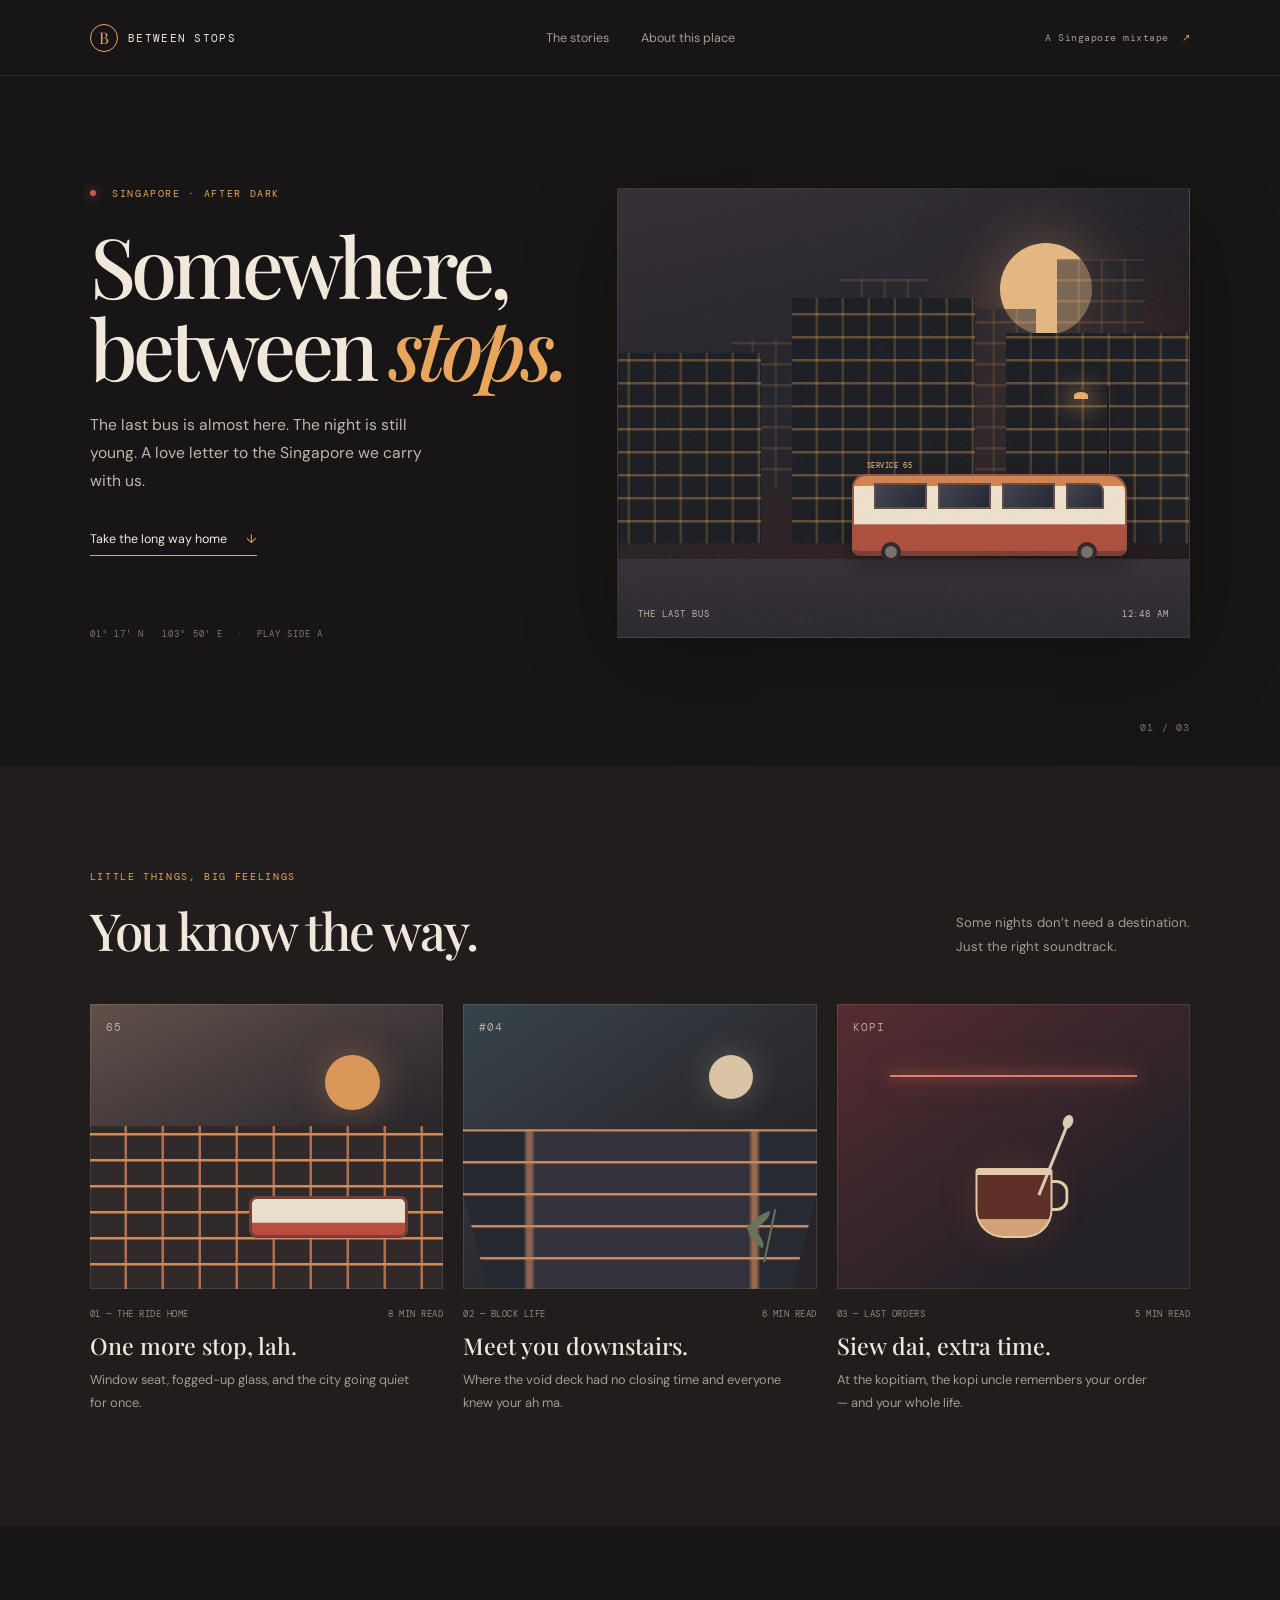
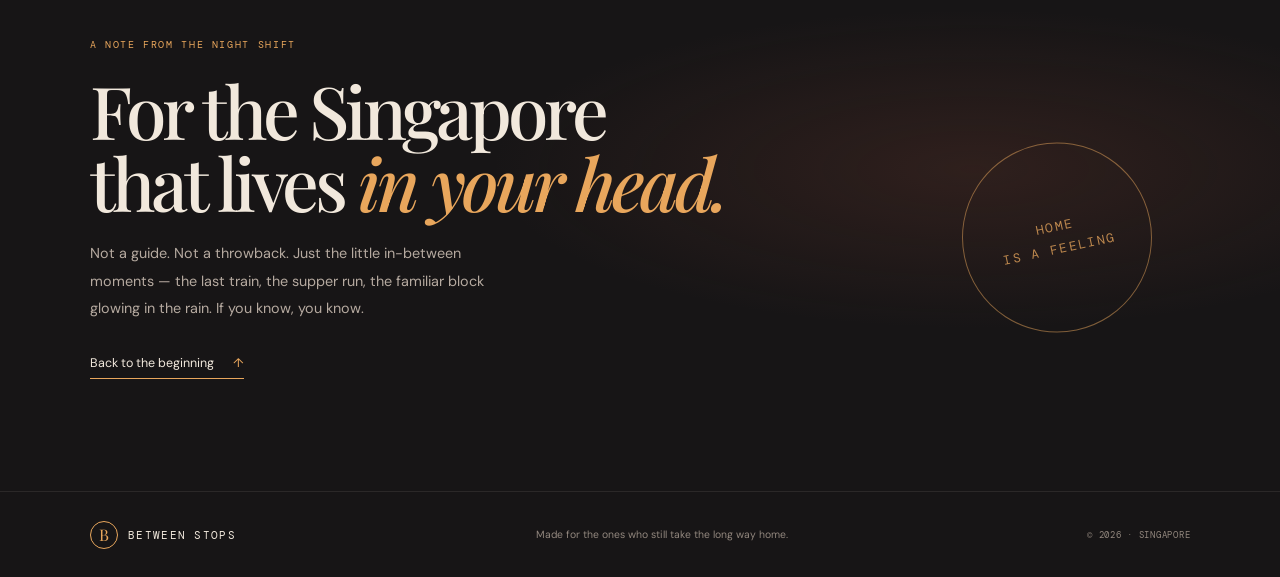
==== index.html @ 379480f9 "Add nostalgic Singapore landing page Co-authored-by: copilot-swe-agent[bot] <198982749+Copilot@users" ====
<!doctype html>
<html lang="en">
  <head>
    <meta charset="utf-8">
    <meta name="viewport" content="width=device-width, initial-scale=1">
    <meta name="theme-color" content="#171516">
    <meta
      name="description"
      content="A little love letter to the Singapore we grew up in — told in late buses, void decks and kopi-o."
    >
    <title>Between Stops — Singapore, after dark</title>
    <link rel="icon" href="favicon.svg" type="image/svg+xml">
    <link rel="stylesheet" href="style.css">
  </head>
  <body>
    <a class="skip-link" href="#main">Skip to content</a>
    <header class="site-header">
      <a class="wordmark" href="#" aria-label="Between Stops home">
        <span class="wordmark__icon" aria-hidden="true">B</span>
        <span>BETWEEN STOPS</span>
      </a>
      <nav class="site-nav" aria-label="Main navigation">
        <a href="#stories">The stories</a>
        <a href="#about">About this place</a>
      </nav>
      <a class="header-note" href="#stories">A Singapore mixtape <span aria-hidden="true">↗</span></a>
    </header>

    <main id="main">
      <section class="hero" aria-labelledby="hero-title">
        <div class="hero__copy">
          <p class="eyebrow"><span class="eyebrow__dot"></span> SINGAPORE · AFTER DARK</p>
          <h1 id="hero-title">Somewhere,<br>between <em>stops.</em></h1>
          <p class="hero__intro">
            The last bus is almost here. The night is still young.
            A love letter to the Singapore we carry with us.
          </p>
          <a class="text-link" href="#stories">Take the long way home <span aria-hidden="true">↓</span></a>
          <p class="hero__caption">01° 17′ N &nbsp; 103° 50′ E <span>·</span> PLAY SIDE A</p>
        </div>

        <div class="night-scene" role="img" aria-label="A quiet Singapore street at night, with an old bus passing HDB blocks beneath a hazy moon">
          <div class="night-scene__grain"></div>
          <div class="moon"></div>
          <div class="skyline skyline--far">
            <span></span><span></span><span></span><span></span>
          </div>
          <div class="skyline skyline--near">
            <span></span><span></span><span></span>
          </div>
          <div class="streetlight"><i></i></div>
          <div class="road"></div>
          <div class="bus">
            <div class="bus__destination">SERVICE 65</div>
            <div class="bus__windows"><i></i><i></i><i></i><i></i></div>
            <div class="bus__wheels"><i></i><i></i></div>
          </div>
          <p class="scene-label"><span>THE LAST BUS</span><span>12:48 AM</span></p>
        </div>

        <div class="hero__index" aria-hidden="true">01 / 03</div>
      </section>

      <section class="stories" id="stories" aria-labelledby="stories-title">
        <div class="section-heading">
          <div>
            <p class="eyebrow">LITTLE THINGS, BIG FEELINGS</p>
            <h2 id="stories-title">You know the way.</h2>
          </div>
          <p>Some nights don’t need a destination.<br>Just the right soundtrack.</p>
        </div>
        <div class="story-grid">
          <article class="story-card story-card--bus">
            <div class="story-card__art" aria-hidden="true">
              <span class="art-sun"></span><span class="art-hdb"></span><span class="art-bus"></span>
              <span class="art-number">65</span>
            </div>
            <div class="story-card__meta"><span>01 — THE RIDE HOME</span><span>8 MIN READ</span></div>
            <h3>One more stop, lah.</h3>
            <p>Window seat, fogged-up glass, and the city going quiet for once.</p>
          </article>
          <article class="story-card story-card--void">
            <div class="story-card__art" aria-hidden="true">
              <span class="art-moon"></span><span class="art-corridor"></span><span class="art-plant"></span>
              <span class="art-number">#04</span>
            </div>
            <div class="story-card__meta"><span>02 — BLOCK LIFE</span><span>6 MIN READ</span></div>
            <h3>Meet you downstairs.</h3>
            <p>Where the void deck had no closing time and everyone knew your ah ma.</p>
          </article>
          <article class="story-card story-card--kopi">
            <div class="story-card__art" aria-hidden="true">
              <span class="art-neon"></span><span class="art-cup"></span><span class="art-spoon"></span>
              <span class="art-number">KOPI</span>
            </div>
            <div class="story-card__meta"><span>03 — LAST ORDERS</span><span>5 MIN READ</span></div>
            <h3>Siew dai, extra time.</h3>
            <p>At the kopitiam, the kopi uncle remembers your order — and your whole life.</p>
          </article>
        </div>
      </section>

      <section class="about" id="about" aria-labelledby="about-title">
        <p class="eyebrow">A NOTE FROM THE NIGHT SHIFT</p>
        <h2 id="about-title">For the Singapore<br>that lives <em>in your head.</em></h2>
        <p class="about__copy">
          Not a guide. Not a throwback. Just the little in-between moments —
          the last train, the supper run, the familiar block glowing in the rain.
          If you know, you know.
        </p>
        <a class="text-link" href="#main">Back to the beginning <span aria-hidden="true">↑</span></a>
        <span class="about__stamp" aria-hidden="true">HOME<br>IS A FEELING</span>
      </section>
    </main>

    <footer class="site-footer">
      <a class="wordmark" href="#" aria-label="Between Stops home">
        <span class="wordmark__icon" aria-hidden="true">B</span>
        <span>BETWEEN STOPS</span>
      </a>
      <p>Made for the ones who still take the long way home.</p>
      <span>© 2026 · SINGAPORE</span>
    </footer>
  </body>
</html>
---- style.css ----
@import url("https://fonts.googleapis.com/css2?family=DM+Mono:wght@400;500&family=DM+Sans:wght@400;500;600;700&family=Playfair+Display:ital,wght@0,500;0,600;1,500;1,600&display=swap");

:root {
  color-scheme: dark;
  --ink: #f1e8dc;
  --muted: #a69b91;
  --paper: #171516;
  --panel: #201d1c;
  --line: #38312d;
  --amber: #e8a65c;
  --red: #c85c4a;
  --mono: "DM Mono", "Courier New", monospace;
  --sans: "DM Sans", Arial, sans-serif;
  --serif: "Playfair Display", Georgia, serif;
}

* {
  box-sizing: border-box;
}

html {
  scroll-behavior: smooth;
}

body {
  margin: 0;
  background: var(--paper);
  color: var(--ink);
  font-family: var(--sans);
  -webkit-font-smoothing: antialiased;
}

a {
  color: inherit;
}

.skip-link {
  position: absolute;
  top: -4rem;
  left: 1rem;
  z-index: 20;
  padding: 0.75rem 1rem;
  background: var(--ink);
  color: var(--paper);
}

.skip-link:focus {
  top: 1rem;
}

.site-header,
.site-footer {
  display: flex;
  align-items: center;
  justify-content: space-between;
  padding: 1.25rem 7vw;
}

.site-header {
  min-height: 76px;
  border-bottom: 1px solid rgb(241 232 220 / 9%);
}

.wordmark {
  display: inline-flex;
  align-items: center;
  gap: 0.65rem;
  font-family: var(--mono);
  font-size: 0.68rem;
  letter-spacing: 0.12em;
  text-decoration: none;
}

.wordmark__icon {
  display: grid;
  width: 1.75rem;
  height: 1.75rem;
  place-items: center;
  border: 1px solid var(--amber);
  border-radius: 50%;
  color: var(--amber);
  font-family: var(--serif);
  font-size: 1rem;
  letter-spacing: 0;
}

.site-nav {
  display: flex;
  gap: 2rem;
}

.site-nav a,
.header-note {
  color: var(--muted);
  font-size: 0.78rem;
  text-decoration: none;
  transition: color 180ms ease;
}

.site-nav a:hover,
.header-note:hover {
  color: var(--amber);
}

.header-note {
  font-family: var(--mono);
  font-size: 0.65rem;
  letter-spacing: 0.05em;
}

.header-note span {
  margin-left: 0.4rem;
  color: var(--amber);
}

.hero {
  position: relative;
  display: grid;
  min-height: min(690px, calc(100svh - 76px));
  grid-template-columns: 0.92fr 1.08fr;
  align-items: center;
  gap: 3vw;
  overflow: hidden;
  padding: 5rem 7vw 6rem;
}

.hero__copy {
  position: relative;
  z-index: 2;
  max-width: 520px;
}

.eyebrow {
  margin: 0 0 1.5rem;
  color: var(--amber);
  font-family: var(--mono);
  font-size: 0.64rem;
  letter-spacing: 0.16em;
}

.eyebrow__dot {
  display: inline-block;
  width: 6px;
  height: 6px;
  margin: 0 0.55rem 1px 0;
  border-radius: 50%;
  background: var(--red);
  box-shadow: 0 0 12px var(--red);
}

h1,
h2,
h3,
p {
  margin-top: 0;
}

h1,
.about h2 {
  margin-bottom: 1.4rem;
  font-family: var(--serif);
  font-size: clamp(3.4rem, 6.5vw, 6.6rem);
  font-weight: 500;
  letter-spacing: -0.055em;
  line-height: 0.99;
}

h1 em,
.about h2 em {
  color: var(--amber);
  font-weight: 500;
}

.hero__intro {
  max-width: 350px;
  margin-bottom: 2rem;
  color: #c2b6aa;
  font-size: 0.98rem;
  line-height: 1.8;
}

.text-link {
  display: inline-flex;
  align-items: center;
  gap: 1.2rem;
  padding-bottom: 0.45rem;
  border-bottom: 1px solid var(--amber);
  color: var(--ink);
  font-size: 0.78rem;
  text-decoration: none;
}

.text-link span {
  color: var(--amber);
  transition: transform 180ms ease;
}

.text-link:hover span {
  transform: translateY(3px);
}

.hero__caption {
  margin: 4.5rem 0 0;
  color: #82776e;
  font-family: var(--mono);
  font-size: 0.58rem;
  letter-spacing: 0.11em;
}

.hero__caption span {
  padding: 0 0.5rem;
  color: var(--red);
}

.night-scene {
  position: relative;
  min-height: 450px;
  overflow: hidden;
  border: 1px solid rgb(241 232 220 / 10%);
  background:
    radial-gradient(ellipse at 68% 46%, rgb(175 91 61 / 20%), transparent 42%),
    linear-gradient(155deg, #39313a 0%, #27252d 38%, #31201f 75%, #16191d 100%);
  box-shadow: 0 25px 90px rgb(0 0 0 / 24%);
}

.night-scene::before {
  position: absolute;
  inset: 0;
  background: linear-gradient(90deg, rgb(13 14 18 / 10%), transparent 48%, rgb(14 12 13 / 16%));
  content: "";
}

.night-scene__grain {
  position: absolute;
  z-index: 5;
  inset: 0;
  background-image: url("data:image/svg+xml,%3Csvg viewBox='0 0 180 180' xmlns='http://www.w3.org/2000/svg'%3E%3Cfilter id='n'%3E%3CfeTurbulence type='fractalNoise' baseFrequency='.9' numOctaves='3' stitchTiles='stitch'/%3E%3C/filter%3E%3Crect width='100%25' height='100%25' filter='url(%23n)' opacity='.16'/%3E%3C/svg%3E");
  opacity: 0.2;
  pointer-events: none;
}

.moon {
  position: absolute;
  top: 12%;
  right: 17%;
  width: clamp(52px, 8vw, 92px);
  aspect-ratio: 1;
  border-radius: 50%;
  background: #e4b782;
  box-shadow: 0 0 55px rgb(231 173 116 / 32%), 0 0 130px rgb(231 173 116 / 16%);
}

.skyline {
  position: absolute;
  right: 0;
  bottom: 24%;
  left: 0;
  display: flex;
  align-items: flex-end;
  justify-content: space-around;
}

.skyline span {
  position: relative;
  display: block;
  width: 20%;
  background-color: #24252b;
  background-image: repeating-linear-gradient(0deg, transparent 0 18px, rgb(236 166 94 / 27%) 19px 21px),
    repeating-linear-gradient(90deg, transparent 0 20px, rgb(236 166 94 / 20%) 21px 23px);
}

.skyline--far {
  right: 6%;
  bottom: 33%;
  left: 18%;
  opacity: 0.55;
}

.skyline--far span:nth-child(1) { height: 150px; }
.skyline--far span:nth-child(2) { height: 210px; }
.skyline--far span:nth-child(3) { height: 180px; }
.skyline--far span:nth-child(4) { height: 230px; }

.skyline--near {
  bottom: 21%;
  left: -7%;
  z-index: 1;
  justify-content: flex-start;
  gap: 5%;
}

.skyline--near span {
  width: 31%;
  background-color: #1c1e23;
  background-image: repeating-linear-gradient(0deg, transparent 0 20px, rgb(236 166 94 / 34%) 21px 23px),
    repeating-linear-gradient(90deg, transparent 0 23px, rgb(236 166 94 / 22%) 24px 26px);
}

.skyline--near span:nth-child(1) { height: 190px; }
.skyline--near span:nth-child(2) { height: 245px; }
.skyline--near span:nth-child(3) { height: 210px; }

.streetlight {
  position: absolute;
  z-index: 2;
  right: 14%;
  bottom: 19%;
  width: 2px;
  height: 37%;
  background: #17191c;
}

.streetlight::before {
  position: absolute;
  top: 4px;
  left: -30px;
  width: 32px;
  height: 2px;
  background: #17191c;
  content: "";
}

.streetlight i {
  position: absolute;
  top: 6px;
  left: -33px;
  width: 14px;
  height: 7px;
  border-radius: 50% 50% 0 0;
  background: #e7aa65;
  box-shadow: 0 2px 24px 7px rgb(231 170 101 / 45%);
}

.road {
  position: absolute;
  right: -15%;
  bottom: -34%;
  left: -15%;
  height: 55%;
  transform: perspective(160px) rotateX(10deg);
  background: linear-gradient(180deg, #373039, #181a20);
}

.bus {
  position: absolute;
  z-index: 3;
  right: 11%;
  bottom: 18%;
  width: min(52%, 275px);
  height: 82px;
  border: 2px solid #9a543b;
  border-bottom: 5px solid #773f32;
  border-radius: 14px 18px 8px 8px;
  background: linear-gradient(180deg, #d18250 0 13%, #ece0cb 14% 64%, #ac4f3d 65%);
  box-shadow: 0 10px 24px rgb(0 0 0 / 28%);
}

.bus__destination {
  position: absolute;
  top: -15px;
  left: 13px;
  color: #f6c981;
  font-family: var(--mono);
  font-size: 7px;
  letter-spacing: 0.08em;
}

.bus__windows {
  display: flex;
  height: 43%;
  justify-content: space-evenly;
  padding: 7px 9px 0;
}

.bus__windows i {
  width: 21%;
  border: 2px solid #624b48;
  background: linear-gradient(130deg, #424253, #222630);
}

.bus__windows i:last-child {
  width: 15%;
  border-radius: 0 8px 0 0;
}

.bus__wheels {
  position: absolute;
  right: 10%;
  bottom: -11px;
  left: 10%;
  display: flex;
  justify-content: space-between;
}

.bus__wheels i {
  width: 20px;
  height: 20px;
  border: 4px solid #2c292b;
  border-radius: 50%;
  background: #77706a;
}

.scene-label {
  position: absolute;
  z-index: 6;
  right: 1.25rem;
  bottom: 0.5rem;
  left: 1.25rem;
  display: flex;
  justify-content: space-between;
  color: #c7b5a4;
  font-family: var(--mono);
  font-size: 0.56rem;
  letter-spacing: 0.11em;
}

.hero__index {
  position: absolute;
  right: 7vw;
  bottom: 2rem;
  color: #82776e;
  font-family: var(--mono);
  font-size: 0.62rem;
  letter-spacing: 0.12em;
}

.stories {
  padding: 6.5rem 7vw 7rem;
  background: #201d1c;
}

.section-heading {
  display: flex;
  align-items: flex-end;
  justify-content: space-between;
  margin-bottom: 2.5rem;
}

.section-heading .eyebrow {
  margin-bottom: 0.8rem;
}

.section-heading h2 {
  margin-bottom: 0;
  font-family: var(--serif);
  font-size: clamp(2.4rem, 4vw, 4rem);
  font-weight: 500;
  letter-spacing: -0.04em;
}

.section-heading > p {
  margin-bottom: 0.35rem;
  color: var(--muted);
  font-size: 0.82rem;
  line-height: 1.8;
}

.story-grid {
  display: grid;
  grid-template-columns: repeat(3, 1fr);
  gap: 1.25rem;
}

.story-card {
  min-width: 0;
}

.story-card__art {
  position: relative;
  height: clamp(180px, 23vw, 285px);
  overflow: hidden;
  margin-bottom: 1.2rem;
}

.story-card--bus .story-card__art {
  background: linear-gradient(155deg, #60504a, #25232a 68%);
}

.story-card--void .story-card__art {
  background: linear-gradient(145deg, #37434a, #282328 72%);
}

.story-card--kopi .story-card__art {
  background: linear-gradient(145deg, #562c30, #242127 74%);
}

.story-card__art::after {
  position: absolute;
  inset: 0;
  border: 1px solid rgb(241 232 220 / 11%);
  content: "";
}

.art-sun,
.art-moon {
  position: absolute;
  top: 18%;
  right: 18%;
  width: 55px;
  aspect-ratio: 1;
  border-radius: 50%;
  background: #d9975a;
  box-shadow: 0 0 35px rgb(217 151 90 / 36%);
}

.art-hdb {
  position: absolute;
  right: 0;
  bottom: 0;
  left: 0;
  height: 57%;
  background: repeating-linear-gradient(0deg, transparent 0 23px, #d18a58 24px 26px),
    repeating-linear-gradient(90deg, #302a2b 0 34px, #b16d4c 35px 37px);
}

.art-bus {
  position: absolute;
  z-index: 1;
  right: 10%;
  bottom: 18%;
  width: 45%;
  height: 42px;
  border: 3px solid #763f35;
  border-radius: 8px;
  background: linear-gradient(#e9dec9 0 65%, #b74f3e 66%);
}

.art-number {
  position: absolute;
  z-index: 2;
  top: 1rem;
  left: 1rem;
  color: rgb(245 231 211 / 65%);
  font-family: var(--mono);
  font-size: 0.67rem;
  letter-spacing: 0.1em;
}

.art-moon {
  width: 44px;
  background: #d9c5a6;
  box-shadow: 0 0 30px rgb(217 197 166 / 28%);
}

.art-corridor {
  position: absolute;
  right: -5%;
  bottom: 0;
  left: -5%;
  height: 56%;
  background: repeating-linear-gradient(0deg, transparent 0 29px, #c28962 30px 32px),
    linear-gradient(90deg, #262a30 0 20%, #8a6253 21% 22%, #34323a 23% 78%, #95694f 79% 80%, #272a31 81%);
  clip-path: polygon(0 0, 100% 0, 89% 100%, 11% 100%);
}

.art-plant {
  position: absolute;
  right: 13%;
  bottom: 10%;
  width: 28px;
  height: 54px;
  border-right: 2px solid #667260;
  transform: rotate(12deg);
}

.art-plant::before,
.art-plant::after {
  position: absolute;
  top: 9px;
  right: -1px;
  width: 26px;
  height: 11px;
  border-radius: 100% 0;
  background: #68735d;
  content: "";
  transform: rotate(-35deg);
}

.art-plant::after {
  top: 25px;
  right: 0;
  transform: rotate(25deg) scaleX(-1);
}

.art-neon {
  position: absolute;
  top: 25%;
  left: 15%;
  width: 70%;
  height: 2px;
  background: #e67b67;
  box-shadow: 0 0 14px #eb725d, 0 0 30px rgb(235 114 93 / 65%);
}

.art-cup {
  position: absolute;
  bottom: 18%;
  left: 50%;
  width: 77px;
  height: 70px;
  border: 2px solid #e3c9a7;
  border-top: 7px solid #e3c9a7;
  border-radius: 4px 4px 28px 28px;
  background: linear-gradient(#5e3028 0 72%, #d2a276 73%);
  box-shadow: 0 0 36px rgb(202 111 79 / 18%);
  transform: translateX(-50%);
}

.art-cup::after {
  position: absolute;
  top: 5px;
  right: -18px;
  width: 15px;
  height: 25px;
  border: 3px solid #e3c9a7;
  border-left: 0;
  border-radius: 0 12px 12px 0;
  content: "";
}

.art-spoon {
  position: absolute;
  bottom: 32%;
  left: 61%;
  width: 3px;
  height: 78px;
  background: #d8cbb7;
  transform: rotate(22deg);
}

.art-spoon::before {
  position: absolute;
  top: -8px;
  left: -4px;
  width: 10px;
  height: 14px;
  border-radius: 50%;
  background: #d8cbb7;
  content: "";
}

.story-card__meta {
  display: flex;
  justify-content: space-between;
  gap: 0.5rem;
  margin-bottom: 0.65rem;
  color: #92877e;
  font-family: var(--mono);
  font-size: 0.54rem;
  letter-spacing: 0.06em;
}

.story-card h3 {
  margin-bottom: 0.5rem;
  font-family: var(--serif);
  font-size: 1.45rem;
  font-weight: 500;
}

.story-card > p {
  max-width: 320px;
  margin-bottom: 0;
  color: var(--muted);
  font-size: 0.8rem;
  line-height: 1.75;
}

.about {
  position: relative;
  overflow: hidden;
  padding: 7rem 7vw;
  background:
    radial-gradient(ellipse at 76% 43%, rgb(133 68 52 / 22%), transparent 35%),
    #171516;
}

.about .eyebrow {
  margin-bottom: 1.4rem;
}

.about h2 {
  max-width: 720px;
  font-size: clamp(3rem, 5.7vw, 5.6rem);
}

.about__copy {
  max-width: 435px;
  margin-bottom: 1.8rem;
  color: #b6aaa0;
  font-size: 0.9rem;
  line-height: 1.9;
}

.about__stamp {
  position: absolute;
  top: 50%;
  right: 10%;
  display: grid;
  width: clamp(110px, 15vw, 190px);
  aspect-ratio: 1;
  place-content: center;
  border: 1px solid rgb(232 166 92 / 50%);
  border-radius: 50%;
  color: rgb(232 166 92 / 78%);
  font-family: var(--mono);
  font-size: clamp(0.55rem, 1vw, 0.8rem);
  letter-spacing: 0.12em;
  line-height: 1.8;
  text-align: center;
  transform: translateY(-35%) rotate(-12deg);
}

.site-footer {
  min-height: 86px;
  border-top: 1px solid rgb(241 232 220 / 9%);
  color: #92877e;
  font-size: 0.65rem;
}

.site-footer .wordmark {
  color: var(--ink);
}

.site-footer p {
  margin: 0;
}

.site-footer > span {
  font-family: var(--mono);
  font-size: 0.58rem;
  letter-spacing: 0.08em;
}

@media (max-width: 850px) {
  .hero {
    min-height: auto;
    grid-template-columns: 1fr;
    gap: 3rem;
    padding-top: 5rem;
  }

  .hero__copy {
    max-width: 600px;
  }

  .hero__caption {
    margin-top: 2.5rem;
  }

  .night-scene {
    min-height: 430px;
  }

  .hero__index {
    bottom: 1.5rem;
  }

  .story-grid {
    grid-template-columns: 1fr 1fr;
    row-gap: 2.5rem;
  }

  .story-card__art {
    height: clamp(210px, 34vw, 300px);
  }

  .about__stamp {
    right: 7%;
    opacity: 0.65;
  }
}

@media (max-width: 560px) {
  .site-header,
  .site-footer {
    padding-right: 5vw;
    padding-left: 5vw;
  }

  .site-header {
    min-height: 68px;
  }

  .wordmark {
    gap: 0.45rem;
    font-size: 0.57rem;
  }

  .site-nav {
    gap: 0.9rem;
  }

  .site-nav a {
    font-size: 0.66rem;
  }

  .header-note {
    display: none;
  }

  .hero {
    padding: 4rem 5vw 5rem;
  }

  h1 {
    font-size: clamp(3.3rem, 16vw, 5rem);
  }

  .night-scene {
    min-height: 340px;
  }

  .skyline--far span:nth-child(1) { height: 105px; }
  .skyline--far span:nth-child(2) { height: 145px; }
  .skyline--far span:nth-child(3) { height: 125px; }
  .skyline--far span:nth-child(4) { height: 160px; }
  .skyline--near span:nth-child(1) { height: 135px; }
  .skyline--near span:nth-child(2) { height: 170px; }
  .skyline--near span:nth-child(3) { height: 145px; }

  .bus {
    width: 58%;
    height: 68px;
  }

  .stories {
    padding: 4.5rem 5vw;
  }

  .section-heading {
    display: block;
  }

  .section-heading > p {
    margin-top: 0.8rem;
  }

  .story-grid {
    grid-template-columns: 1fr;
    gap: 2.5rem;
  }

  .story-card__art {
    height: 65vw;
    max-height: 300px;
  }

  .about {
    padding: 5rem 5vw;
  }

  .about h2 {
    position: relative;
    z-index: 1;
    font-size: clamp(2.8rem, 13vw, 4.5rem);
  }

  .about__stamp {
    top: 16%;
    right: 6%;
    width: 95px;
    opacity: 0.35;
  }

  .site-footer {
    flex-wrap: wrap;
    gap: 1rem;
    padding-top: 1.2rem;
    padding-bottom: 1.2rem;
  }

  .site-footer p {
    order: 1;
    width: 100%;
  }
}

@media (prefers-reduced-motion: reduce) {
  html {
    scroll-behavior: auto;
  }

  *,
  *::before,
  *::after {
    transition-duration: 0.01ms !important;
  }
}
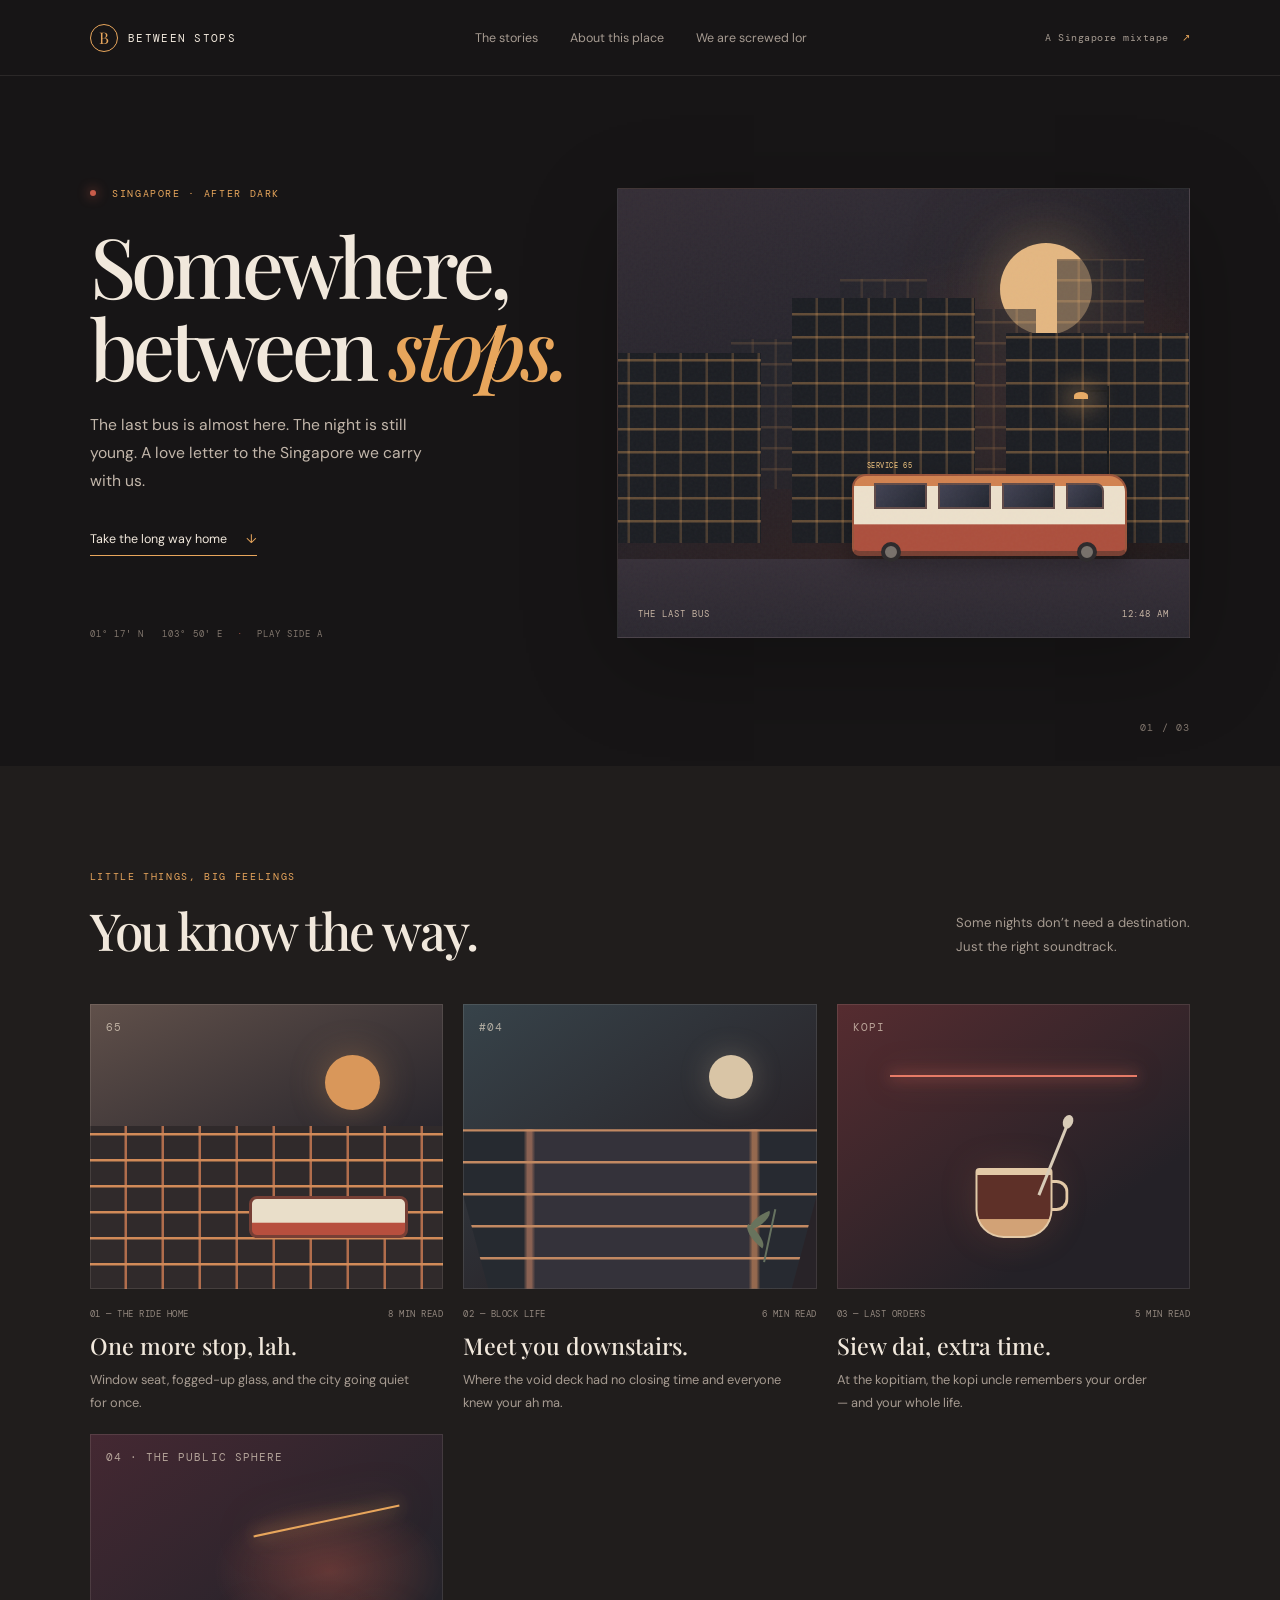
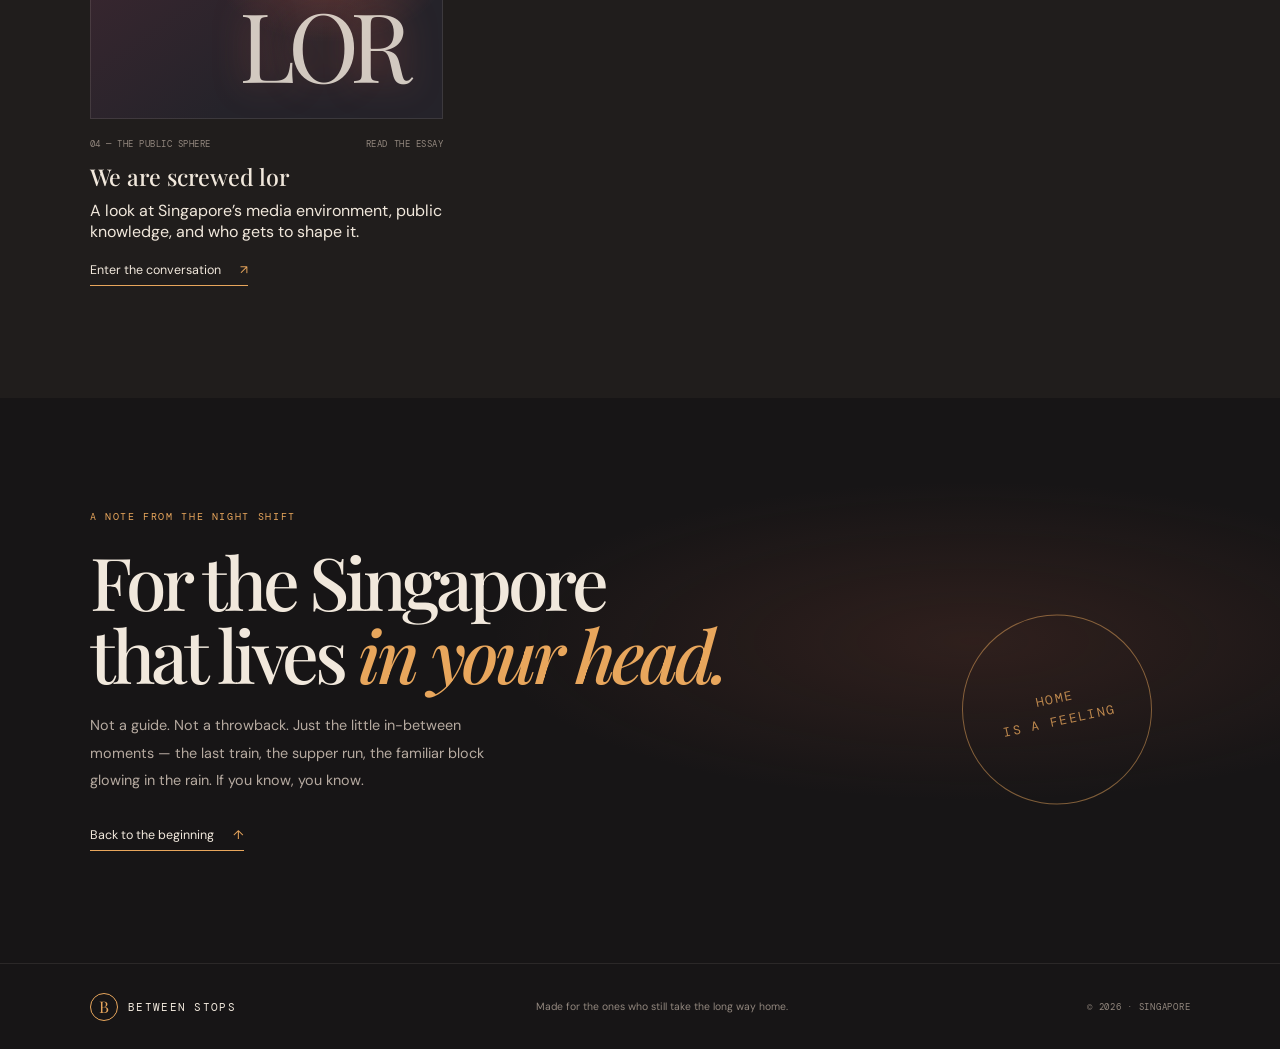
==== commit 0ae33624: "Style the epistemic essay as part of the site Co-authored-by: copilot-swe-agent[bot] <198982749+Copi" ====
--- a/index.html
+++ b/index.html
@@ -22,6 +22,7 @@
       <nav class="site-nav" aria-label="Main navigation">
         <a href="#stories">The stories</a>
         <a href="#about">About this place</a>
+        <a href="we-are-screwed-lor.html">We are screwed lor</a>
       </nav>
       <a class="header-note" href="#stories">A Singapore mixtape <span aria-hidden="true">↗</span></a>
     </header>
@@ -97,6 +98,19 @@
             <h3>Siew dai, extra time.</h3>
             <p>At the kopitiam, the kopi uncle remembers your order — and your whole life.</p>
           </article>
+          <article class="story-card story-card--essay">
+            <a class="story-card__link" href="we-are-screwed-lor.html">
+              <div class="story-card__art" aria-hidden="true">
+                <span class="art-number">04 · THE PUBLIC SPHERE</span>
+                <span class="essay-light"></span>
+                <span class="essay-word">LOR</span>
+              </div>
+              <div class="story-card__meta"><span>04 — THE PUBLIC SPHERE</span><span>READ THE ESSAY</span></div>
+              <h3>We are screwed lor</h3>
+              <p>A look at Singapore’s media environment, public knowledge, and who gets to shape it.</p>
+              <span class="text-link">Enter the conversation <span aria-hidden="true">↗</span></span>
+            </a>
+          </article>
         </div>
       </section>
 
--- a/style.css
+++ b/style.css
@@ -465,6 +465,46 @@
   min-width: 0;
 }
 
+.story-card__link {
+  display: block;
+  color: inherit;
+  text-decoration: none;
+}
+
+.story-card__link:focus-visible {
+  outline: 1px solid var(--amber);
+  outline-offset: 0.5rem;
+}
+
+.story-card--essay .story-card__art {
+  background:
+    radial-gradient(ellipse at 68% 48%, rgb(200 92 74 / 36%), transparent 34%),
+    linear-gradient(145deg, #442832, #25232a 70%);
+}
+
+.essay-light {
+  position: absolute;
+  top: 30%;
+  right: 12%;
+  width: 42%;
+  height: 2px;
+  background: #e8a65c;
+  box-shadow: 0 0 16px #e8a65c, 0 0 44px rgb(232 166 92 / 70%);
+  transform: rotate(-12deg);
+}
+
+.essay-word {
+  position: absolute;
+  right: 11%;
+  bottom: 13%;
+  color: rgb(241 232 220 / 84%);
+  font-family: var(--serif);
+  font-size: clamp(3rem, 8vw, 6rem);
+  letter-spacing: -0.08em;
+  line-height: 0.8;
+  text-shadow: 0 0 35px rgb(200 92 74 / 45%);
+}
+
 .story-card__art {
   position: relative;
   height: clamp(180px, 23vw, 285px);
